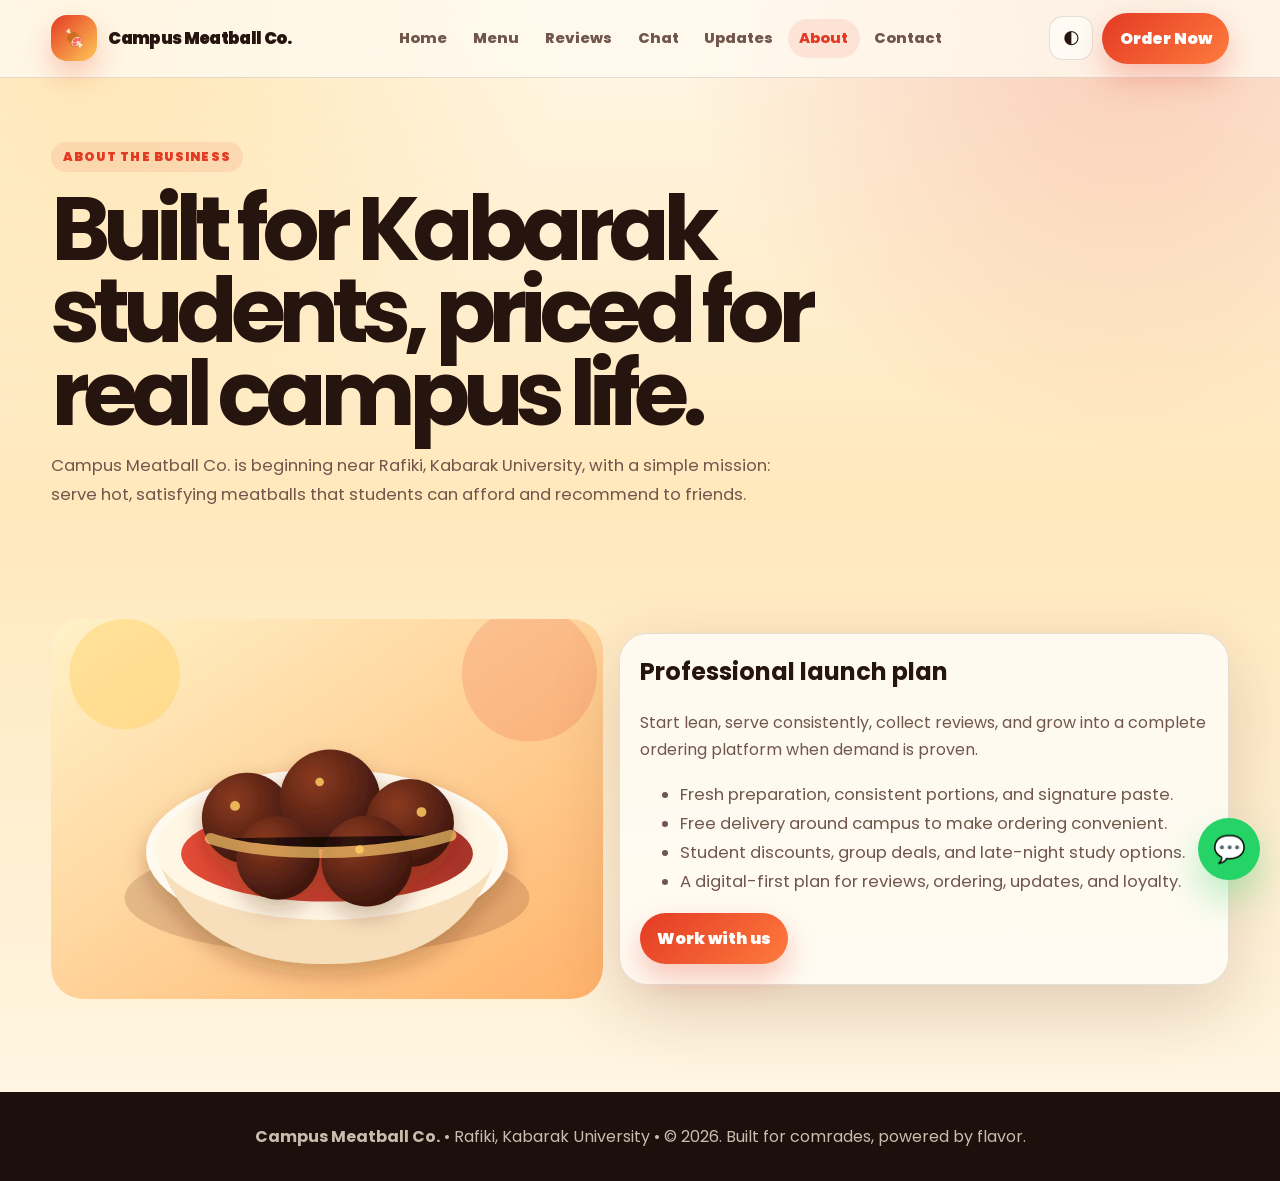
==== about.html @ 90d2253c "Expand meatball site into interactive multi-page experience" ====
<!DOCTYPE html>
<html lang="en">
<head>
  <meta charset="UTF-8" />
  <meta name="viewport" content="width=device-width, initial-scale=1.0" />
  <title>About | Campus Meatball Co.</title>
  <meta name="description" content="Learn about Campus Meatball Co., a student-focused meatball business near Rafiki, Kabarak University." />
  <meta name="author" content="Campus Meatball Co." />
  <meta property="og:title" content="About | Campus Meatball Co." />
  <meta property="og:description" content="Learn about Campus Meatball Co., a student-focused meatball business near Rafiki, Kabarak University." />
  <meta property="og:image" content="assets/meatball-hero.svg" />
  <meta property="og:type" content="website" />
  <link rel="preconnect" href="https://fonts.googleapis.com" />
  <link rel="preconnect" href="https://fonts.gstatic.com" crossorigin />
  <link href="https://fonts.googleapis.com/css2?family=Poppins:wght@400;500;600;700;800;900&display=swap" rel="stylesheet" />
  <link rel="stylesheet" href="assets/meatball.css" />
</head>
<body>
  <header class="site-header">
    <div class="container header-inner">
      <a class="brand" href="index.html" aria-label="Campus Meatball Co. home"><span class="brand-mark">🍖</span><span>Campus Meatball Co.</span></a>
      <nav class="nav-links" data-nav-links aria-label="Main navigation">
        <a href="index.html">Home</a>
        <a href="menu.html">Menu</a>
        <a href="reviews.html">Reviews</a>
        <a href="chat.html">Chat</a>
        <a href="updates.html">Updates</a>
        <a href="about.html" class="active">About</a>
        <a href="contact.html">Contact</a>
      </nav>
      <div class="header-actions">
        <button class="theme-toggle" data-theme-toggle type="button" aria-label="Toggle dark or light mode">🌓</button>
        <a class="btn btn-primary" data-order="3 Meatballs + Paste — KSh 100">Order Now</a>
        <button class="menu-toggle" data-menu-toggle type="button" aria-label="Open menu">☰</button>
      </div>
    </div>
  </header>

  <main>
    <section class="container page-hero"><span class="eyebrow">About the business</span><h1>Built for Kabarak students, priced for real campus life.</h1><p class="lede">Campus Meatball Co. is beginning near Rafiki, Kabarak University, with a simple mission: serve hot, satisfying meatballs that students can afford and recommend to friends.</p></section>
    <section class="container section"><div class="about-band"><img src="assets/meatball-hero.svg" alt="Campus Meatball Co. saucy meatballs" /><article class="card"><h2>Professional launch plan</h2><p>Start lean, serve consistently, collect reviews, and grow into a complete ordering platform when demand is proven.</p><ul class="lede"><li>Fresh preparation, consistent portions, and signature paste.</li><li>Free delivery around campus to make ordering convenient.</li><li>Student discounts, group deals, and late-night study options.</li><li>A digital-first plan for reviews, ordering, updates, and loyalty.</li></ul><a class="btn btn-primary" href="contact.html">Work with us</a></article></div></section>
  </main>
  <a class="floating-whatsapp" data-order="3 Meatballs + Paste — KSh 100" aria-label="Order on WhatsApp">💬</a>
  <footer class="footer"><div class="container"><strong>Campus Meatball Co.</strong> • Rafiki, Kabarak University • &copy; <span id="year"></span>. Built for comrades, powered by flavor.</div></footer>
  <script src="assets/meatball.js"></script>
</body>
</html>
---- assets/meatball.css ----
:root {
  --bg: #fff7e7;
  --bg-2: #ffe8bc;
  --surface: rgba(255, 252, 245, 0.88);
  --surface-solid: #fffaf0;
  --text: #26140e;
  --muted: #70564b;
  --border: rgba(38, 20, 14, 0.12);
  --primary: #e33a24;
  --primary-2: #ff7b3d;
  --accent: #ffc857;
  --success: #22c55e;
  --shadow: 0 24px 70px rgba(88, 36, 16, 0.18);
  --radius: 28px;
}

[data-theme="dark"] {
  --bg: #120b08;
  --bg-2: #28130d;
  --surface: rgba(40, 21, 15, 0.82);
  --surface-solid: #21120d;
  --text: #fff3df;
  --muted: #d7bda4;
  --border: rgba(255, 243, 223, 0.14);
  --primary: #ff5a3f;
  --primary-2: #ff9a58;
  --accent: #ffd166;
  --shadow: 0 24px 70px rgba(0, 0, 0, 0.38);
}

* { box-sizing: border-box; }
html { scroll-behavior: smooth; }
body {
  margin: 0;
  font-family: "Poppins", system-ui, -apple-system, BlinkMacSystemFont, "Segoe UI", sans-serif;
  color: var(--text);
  background:
    radial-gradient(circle at 8% -4%, rgba(255, 200, 87, 0.36), transparent 30rem),
    radial-gradient(circle at 88% 0%, rgba(227, 58, 36, 0.22), transparent 28rem),
    linear-gradient(180deg, var(--bg), var(--bg-2) 42%, var(--bg));
  min-height: 100vh;
}
body.nav-open { overflow: hidden; }
a { color: inherit; text-decoration: none; }
img { display: block; max-width: 100%; }
button, input, select, textarea { font: inherit; }
.container { width: min(1180px, 92vw); margin: 0 auto; }

.site-header {
  position: sticky;
  top: 0;
  z-index: 50;
  backdrop-filter: blur(18px);
  background: color-mix(in srgb, var(--surface-solid) 78%, transparent);
  border-bottom: 1px solid var(--border);
}
.header-inner { display: flex; align-items: center; justify-content: space-between; gap: 1rem; padding: 0.8rem 0; }
.brand { display: inline-flex; align-items: center; gap: 0.7rem; font-weight: 900; letter-spacing: -0.04em; font-size: 1.05rem; }
.brand-mark { width: 46px; height: 46px; display: grid; place-items: center; border-radius: 16px; background: linear-gradient(135deg, var(--primary), var(--accent)); box-shadow: 0 14px 28px rgba(227, 58, 36, 0.25); }
.nav-links { display: flex; align-items: center; justify-content: center; gap: 0.18rem; }
.nav-links a { padding: 0.58rem 0.72rem; border-radius: 999px; color: var(--muted); font-size: 0.92rem; font-weight: 800; transition: 0.2s ease; }
.nav-links a:hover, .nav-links a.active { color: var(--primary); background: rgba(227, 58, 36, 0.1); }
.header-actions { display: flex; align-items: center; gap: 0.55rem; }
.menu-toggle, .theme-toggle { border: 1px solid var(--border); background: var(--surface); color: var(--text); border-radius: 14px; width: 44px; height: 44px; cursor: pointer; font-weight: 900; }
.menu-toggle { display: none; background: var(--text); color: var(--bg); }

.btn { display: inline-flex; align-items: center; justify-content: center; gap: 0.45rem; border: 0; border-radius: 999px; padding: 0.82rem 1.08rem; font-weight: 900; cursor: pointer; transition: 0.2s ease; white-space: nowrap; }
.btn:hover { transform: translateY(-2px); filter: brightness(1.04); }
.btn-primary { color: #fff; background: linear-gradient(135deg, var(--primary), var(--primary-2)); box-shadow: 0 14px 30px rgba(227, 58, 36, 0.28); }
.btn-dark { color: var(--bg); background: var(--text); }
.btn-light { color: var(--primary); background: var(--surface-solid); border: 1px solid var(--border); }
.btn-whatsapp { color: #082615; background: #25d366; }

.hero, .page-hero { padding: 4rem 0 3rem; }
.hero-grid { display: grid; grid-template-columns: minmax(0, 1.05fr) minmax(320px, 0.95fr); gap: 2.2rem; align-items: center; }
.eyebrow, .section-kicker { display: inline-flex; width: fit-content; align-items: center; gap: 0.45rem; color: var(--primary); background: rgba(227, 58, 36, 0.1); border-radius: 999px; padding: 0.38rem 0.72rem; font-size: 0.78rem; font-weight: 900; text-transform: uppercase; letter-spacing: 0.1em; }
h1, h2, h3, p { margin-top: 0; }
h1 { margin: 1rem 0; font-size: clamp(2.6rem, 7vw, 5.8rem); line-height: 0.92; letter-spacing: -0.08em; }
.page-hero h1 { max-width: 900px; }
.lede { max-width: 68ch; color: var(--muted); line-height: 1.75; font-size: 1.04rem; }
.hero-actions { display: flex; flex-wrap: wrap; gap: 0.7rem; margin: 1.2rem 0; }
.trust-row { display: flex; flex-wrap: wrap; gap: 0.65rem; color: var(--muted); font-weight: 800; font-size: 0.92rem; }
.trust-row span { display: inline-flex; align-items: center; gap: 0.35rem; border: 1px solid var(--border); background: color-mix(in srgb, var(--surface-solid) 66%, transparent); border-radius: 999px; padding: 0.45rem 0.68rem; }
.hero-card { position: relative; border-radius: 42px; padding: 1rem; background: var(--surface); border: 1px solid var(--border); box-shadow: var(--shadow); }
.hero-card img { width: 100%; border-radius: 32px; }
.deal-card { position: absolute; left: -8px; bottom: -18px; width: min(330px, 90%); padding: 1.1rem; border-radius: 26px; color: #fff3df; background: #1b100c; box-shadow: var(--shadow); }
.deal-card strong { display: block; color: var(--accent); font-size: 2rem; line-height: 1; }

.section { padding: 2.8rem 0; }
.section-head { display: flex; align-items: end; justify-content: space-between; gap: 1rem; margin-bottom: 1.35rem; }
.section-title { margin: 0.45rem 0 0; font-size: clamp(1.8rem, 4vw, 3rem); line-height: 1; letter-spacing: -0.06em; }
.section-sub { max-width: 66ch; color: var(--muted); line-height: 1.7; margin: 0; }
.grid-3 { display: grid; grid-template-columns: repeat(3, minmax(0, 1fr)); gap: 1rem; }
.grid-2 { display: grid; grid-template-columns: repeat(2, minmax(0, 1fr)); gap: 1rem; }
.card { background: var(--surface); border: 1px solid var(--border); border-radius: var(--radius); padding: 1.25rem; box-shadow: var(--shadow); }
.feature-card .icon { width: 54px; height: 54px; display: grid; place-items: center; border-radius: 18px; background: rgba(227, 58, 36, 0.12); font-size: 1.45rem; margin-bottom: 0.8rem; }
.feature-card p, .card p { color: var(--muted); line-height: 1.7; }

.menu-card { padding: 0; overflow: hidden; }
.menu-card img { width: 100%; height: 235px; object-fit: cover; background: var(--surface-solid); }
.menu-body { padding: 1.1rem; }
.menu-top { display: flex; justify-content: space-between; align-items: start; gap: 0.8rem; }
.price { display: inline-flex; padding: 0.4rem 0.65rem; border-radius: 999px; color: #0c6a32; background: rgba(34, 197, 94, 0.14); font-weight: 900; white-space: nowrap; }
[data-theme="dark"] .price { color: #bbf7d0; }
.tags { display: flex; flex-wrap: wrap; gap: 0.4rem; }
.tag { border: 1px solid rgba(227, 58, 36, 0.22); color: var(--primary); background: rgba(227, 58, 36, 0.09); border-radius: 999px; padding: 0.28rem 0.55rem; font-size: 0.76rem; font-weight: 900; }

.form-grid { display: grid; gap: 0.9rem; }
label { display: grid; gap: 0.35rem; color: var(--muted); font-weight: 800; font-size: 0.92rem; }
input, select, textarea { width: 100%; border: 1px solid var(--border); border-radius: 16px; padding: 0.86rem 0.95rem; color: var(--text); background: color-mix(in srgb, var(--surface-solid) 86%, transparent); outline: none; }
input:focus, select:focus, textarea:focus { border-color: var(--primary); box-shadow: 0 0 0 4px rgba(227, 58, 36, 0.14); }
.status-line { color: var(--primary); font-weight: 900; min-height: 1.5rem; }

.recommendation-panel { display: grid; grid-template-columns: 0.9fr 1.1fr; gap: 1rem; }
.recommendation-result { display: grid; align-content: center; color: #fff3df; background: linear-gradient(135deg, rgba(27, 16, 12, 0.94), rgba(109, 37, 21, 0.9)); }
.recommendation-result h3 { color: var(--accent); font-size: 1.65rem; }
.recommendation-result p { color: rgba(255, 243, 223, 0.84); }

.rating-picker { display: flex; flex-direction: row-reverse; justify-content: flex-end; gap: 0.15rem; }
.rating-picker input { position: absolute; opacity: 0; width: 1px; height: 1px; }
.rating-picker label { display: inline-grid; place-items: center; width: 42px; height: 42px; cursor: pointer; color: #b99a72; font-size: 1.75rem; }
.rating-picker input:checked ~ label, .rating-picker label:hover, .rating-picker label:hover ~ label { color: #f59e0b; }
.review-list { display: grid; gap: 0.8rem; }
.review { background: color-mix(in srgb, var(--surface-solid) 72%, transparent); border: 1px solid var(--border); border-radius: 20px; padding: 1rem; }
.review-head { display: flex; justify-content: space-between; gap: 0.8rem; align-items: start; }
.stars { color: #f59e0b; letter-spacing: 0.06em; white-space: nowrap; }

.chat-shell { padding: 0; overflow: hidden; }
.chat-header { display: flex; justify-content: space-between; gap: 1rem; padding: 1rem; color: #fff3df; background: #1b100c; }
.status-dot { display: inline-flex; align-items: center; gap: 0.35rem; color: #bbf7d0; font-weight: 900; }
.status-dot::before { content: ""; width: 9px; height: 9px; border-radius: 999px; background: var(--success); box-shadow: 0 0 0 5px rgba(34, 197, 94, 0.16); }
.chat-messages { display: grid; gap: 0.75rem; padding: 1rem; min-height: 260px; max-height: 420px; overflow: auto; }
.bubble { width: fit-content; max-width: 86%; border-radius: 18px; padding: 0.75rem 0.9rem; line-height: 1.5; }
.bubble.bot { color: var(--text); background: color-mix(in srgb, var(--accent) 32%, var(--surface-solid)); border-bottom-left-radius: 6px; }
.bubble.user { margin-left: auto; color: #fff; background: var(--primary); border-bottom-right-radius: 6px; }
.chat-form { display: flex; gap: 0.5rem; padding: 1rem; border-top: 1px solid var(--border); }
.chat-form input { border-radius: 999px; }

.news-card { display: grid; gap: 0.5rem; }
.news-date { color: var(--primary); font-weight: 900; font-size: 0.84rem; }
.about-band { display: grid; grid-template-columns: 0.95fr 1.05fr; gap: 1rem; align-items: center; }
.about-band img { width: 100%; border-radius: 32px; background: var(--surface-solid); }
.contact-methods { display: grid; gap: 0.65rem; }
.contact-method { display: flex; gap: 0.75rem; align-items: center; padding: 0.9rem; border-radius: 20px; background: color-mix(in srgb, var(--surface-solid) 66%, transparent); border: 1px solid var(--border); font-weight: 900; }
.contact-method span:first-child { width: 38px; height: 38px; display: grid; place-items: center; border-radius: 14px; background: rgba(227, 58, 36, 0.12); }
.footer { margin-top: 3rem; padding: 2rem 0; color: rgba(255, 243, 223, 0.76); background: #1b100c; text-align: center; }
.floating-whatsapp { position: fixed; right: 20px; bottom: 20px; z-index: 60; width: 62px; height: 62px; display: grid; place-items: center; border-radius: 50%; background: #25d366; color: #062d16; font-size: 1.65rem; box-shadow: 0 18px 38px rgba(37, 211, 102, 0.34); }

@media (max-width: 1020px) {
  .hero-grid, .recommendation-panel, .about-band { grid-template-columns: 1fr; }
  .grid-3 { grid-template-columns: repeat(2, minmax(0, 1fr)); }
  .section-head { align-items: start; flex-direction: column; }
}
@media (max-width: 780px) {
  .menu-toggle { display: grid; place-items: center; }
  .nav-links { position: fixed; inset: 75px 4vw auto; display: none; flex-direction: column; align-items: stretch; background: var(--surface-solid); border: 1px solid var(--border); border-radius: 24px; padding: 0.75rem; box-shadow: var(--shadow); }
  .nav-links.show { display: flex; }
  .nav-links a { padding: 0.9rem 1rem; }
  .header-actions .btn-primary { display: none; }
  .grid-3, .grid-2 { grid-template-columns: 1fr; }
  h1 { font-size: clamp(2.7rem, 16vw, 4.4rem); }
  .chat-form { flex-direction: column; }
  .menu-card img { height: 215px; }
}
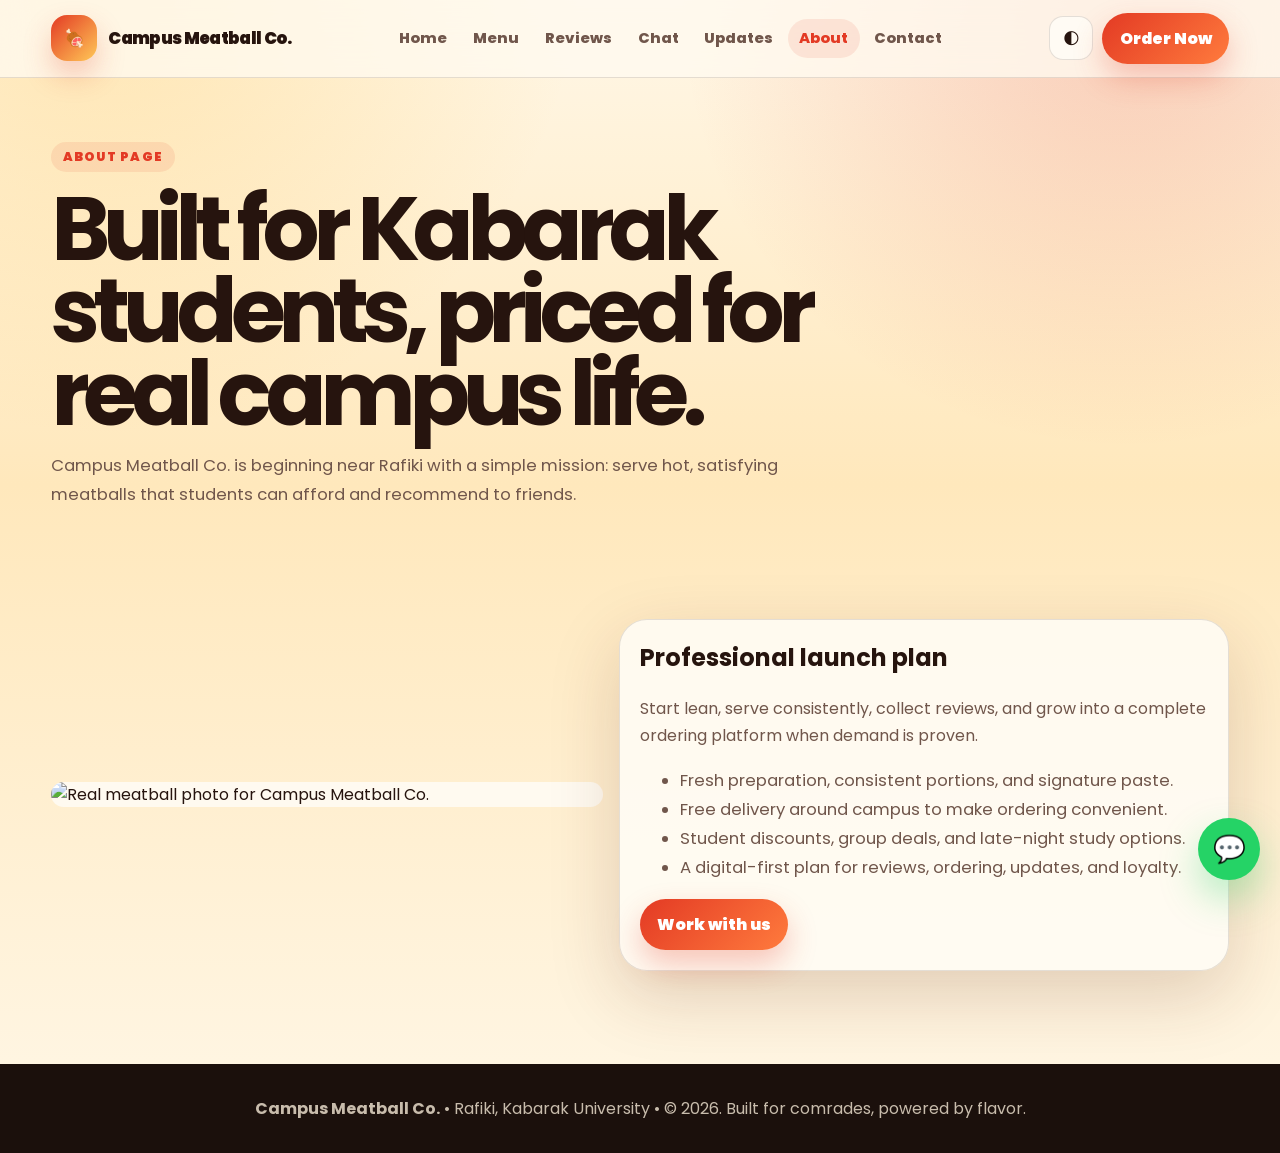
==== commit a5eb6e34: "Make meatball site truly multipage with photo assets" ====
--- a/about.html
+++ b/about.html
@@ -4,11 +4,11 @@
   <meta charset="UTF-8" />
   <meta name="viewport" content="width=device-width, initial-scale=1.0" />
   <title>About | Campus Meatball Co.</title>
-  <meta name="description" content="Learn about Campus Meatball Co., a student-focused meatball business near Rafiki, Kabarak University." />
+  <meta name="description" content="Learn about the Campus Meatball Co. business near Rafiki, Kabarak University." />
   <meta name="author" content="Campus Meatball Co." />
   <meta property="og:title" content="About | Campus Meatball Co." />
-  <meta property="og:description" content="Learn about Campus Meatball Co., a student-focused meatball business near Rafiki, Kabarak University." />
-  <meta property="og:image" content="assets/meatball-hero.svg" />
+  <meta property="og:description" content="Learn about the Campus Meatball Co. business near Rafiki, Kabarak University." />
+  <meta property="og:image" content="https://upload.wikimedia.org/wikipedia/commons/a/a4/Swedish_meatballs.jpg" />
   <meta property="og:type" content="website" />
   <link rel="preconnect" href="https://fonts.googleapis.com" />
   <link rel="preconnect" href="https://fonts.gstatic.com" crossorigin />
@@ -37,8 +37,8 @@
   </header>
 
   <main>
-    <section class="container page-hero"><span class="eyebrow">About the business</span><h1>Built for Kabarak students, priced for real campus life.</h1><p class="lede">Campus Meatball Co. is beginning near Rafiki, Kabarak University, with a simple mission: serve hot, satisfying meatballs that students can afford and recommend to friends.</p></section>
-    <section class="container section"><div class="about-band"><img src="assets/meatball-hero.svg" alt="Campus Meatball Co. saucy meatballs" /><article class="card"><h2>Professional launch plan</h2><p>Start lean, serve consistently, collect reviews, and grow into a complete ordering platform when demand is proven.</p><ul class="lede"><li>Fresh preparation, consistent portions, and signature paste.</li><li>Free delivery around campus to make ordering convenient.</li><li>Student discounts, group deals, and late-night study options.</li><li>A digital-first plan for reviews, ordering, updates, and loyalty.</li></ul><a class="btn btn-primary" href="contact.html">Work with us</a></article></div></section>
+    <section class="container page-hero"><span class="eyebrow">About page</span><h1>Built for Kabarak students, priced for real campus life.</h1><p class="lede">Campus Meatball Co. is beginning near Rafiki with a simple mission: serve hot, satisfying meatballs that students can afford and recommend to friends.</p></section>
+    <section class="container section"><div class="about-band"><img src="https://upload.wikimedia.org/wikipedia/commons/a/a4/Swedish_meatballs.jpg" alt="Real meatball photo for Campus Meatball Co." /><article class="card"><h2>Professional launch plan</h2><p>Start lean, serve consistently, collect reviews, and grow into a complete ordering platform when demand is proven.</p><ul class="lede"><li>Fresh preparation, consistent portions, and signature paste.</li><li>Free delivery around campus to make ordering convenient.</li><li>Student discounts, group deals, and late-night study options.</li><li>A digital-first plan for reviews, ordering, updates, and loyalty.</li></ul><a class="btn btn-primary" href="contact.html">Work with us</a></article></div></section>
   </main>
   <a class="floating-whatsapp" data-order="3 Meatballs + Paste — KSh 100" aria-label="Order on WhatsApp">💬</a>
   <footer class="footer"><div class="container"><strong>Campus Meatball Co.</strong> • Rafiki, Kabarak University • &copy; <span id="year"></span>. Built for comrades, powered by flavor.</div></footer>
--- a/assets/meatball.css
+++ b/assets/meatball.css
@@ -136,6 +136,7 @@
 .chat-form { display: flex; gap: 0.5rem; padding: 1rem; border-top: 1px solid var(--border); }
 .chat-form input { border-radius: 999px; }
 
+.inline-photo { width: 100%; min-height: 210px; max-height: 260px; object-fit: cover; border-radius: 22px; margin-bottom: 1rem; background: var(--surface-solid); }
 .news-card { display: grid; gap: 0.5rem; }
 .news-date { color: var(--primary); font-weight: 900; font-size: 0.84rem; }
 .about-band { display: grid; grid-template-columns: 0.95fr 1.05fr; gap: 1rem; align-items: center; }
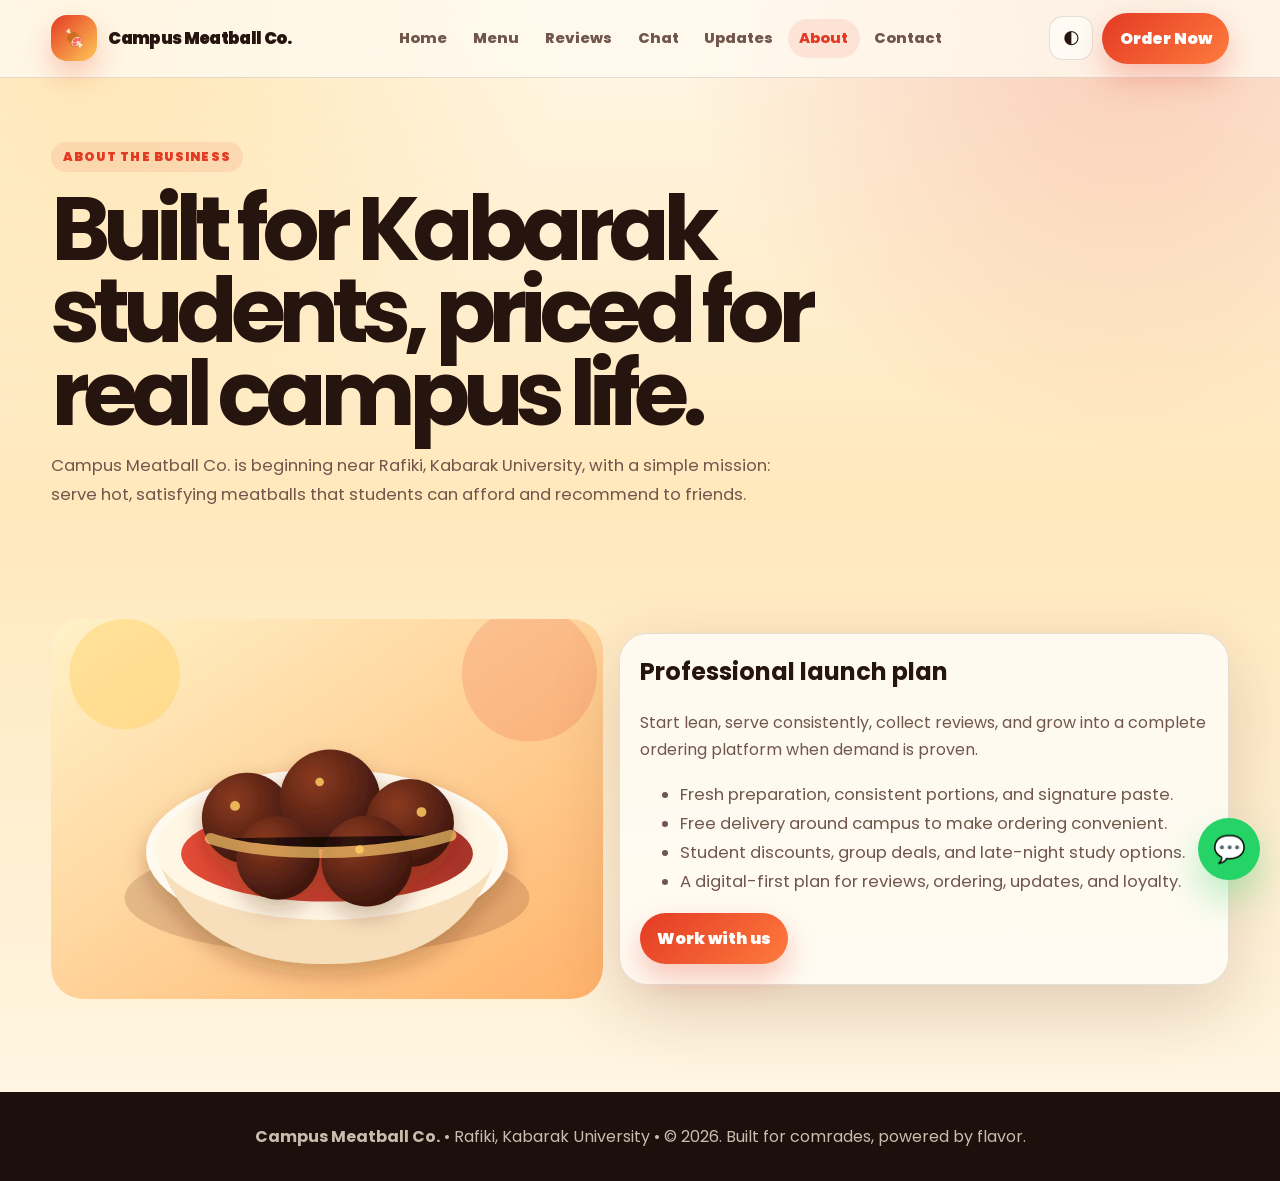
==== commit 51680e9f: "Merge branch 'main' into codex/create-website-for-meatball-business-0zxq0h" ====
--- a/about.html
+++ b/about.html
@@ -4,11 +4,11 @@
   <meta charset="UTF-8" />
   <meta name="viewport" content="width=device-width, initial-scale=1.0" />
   <title>About | Campus Meatball Co.</title>
-  <meta name="description" content="Learn about the Campus Meatball Co. business near Rafiki, Kabarak University." />
+  <meta name="description" content="Learn about Campus Meatball Co., a student-focused meatball business near Rafiki, Kabarak University." />
   <meta name="author" content="Campus Meatball Co." />
   <meta property="og:title" content="About | Campus Meatball Co." />
-  <meta property="og:description" content="Learn about the Campus Meatball Co. business near Rafiki, Kabarak University." />
-  <meta property="og:image" content="https://upload.wikimedia.org/wikipedia/commons/a/a4/Swedish_meatballs.jpg" />
+  <meta property="og:description" content="Learn about Campus Meatball Co., a student-focused meatball business near Rafiki, Kabarak University." />
+  <meta property="og:image" content="assets/meatball-hero.svg" />
   <meta property="og:type" content="website" />
   <link rel="preconnect" href="https://fonts.googleapis.com" />
   <link rel="preconnect" href="https://fonts.gstatic.com" crossorigin />
@@ -37,8 +37,8 @@
   </header>
 
   <main>
-    <section class="container page-hero"><span class="eyebrow">About page</span><h1>Built for Kabarak students, priced for real campus life.</h1><p class="lede">Campus Meatball Co. is beginning near Rafiki with a simple mission: serve hot, satisfying meatballs that students can afford and recommend to friends.</p></section>
-    <section class="container section"><div class="about-band"><img src="https://upload.wikimedia.org/wikipedia/commons/a/a4/Swedish_meatballs.jpg" alt="Real meatball photo for Campus Meatball Co." /><article class="card"><h2>Professional launch plan</h2><p>Start lean, serve consistently, collect reviews, and grow into a complete ordering platform when demand is proven.</p><ul class="lede"><li>Fresh preparation, consistent portions, and signature paste.</li><li>Free delivery around campus to make ordering convenient.</li><li>Student discounts, group deals, and late-night study options.</li><li>A digital-first plan for reviews, ordering, updates, and loyalty.</li></ul><a class="btn btn-primary" href="contact.html">Work with us</a></article></div></section>
+    <section class="container page-hero"><span class="eyebrow">About the business</span><h1>Built for Kabarak students, priced for real campus life.</h1><p class="lede">Campus Meatball Co. is beginning near Rafiki, Kabarak University, with a simple mission: serve hot, satisfying meatballs that students can afford and recommend to friends.</p></section>
+    <section class="container section"><div class="about-band"><img src="assets/meatball-hero.svg" alt="Campus Meatball Co. saucy meatballs" /><article class="card"><h2>Professional launch plan</h2><p>Start lean, serve consistently, collect reviews, and grow into a complete ordering platform when demand is proven.</p><ul class="lede"><li>Fresh preparation, consistent portions, and signature paste.</li><li>Free delivery around campus to make ordering convenient.</li><li>Student discounts, group deals, and late-night study options.</li><li>A digital-first plan for reviews, ordering, updates, and loyalty.</li></ul><a class="btn btn-primary" href="contact.html">Work with us</a></article></div></section>
   </main>
   <a class="floating-whatsapp" data-order="3 Meatballs + Paste — KSh 100" aria-label="Order on WhatsApp">💬</a>
   <footer class="footer"><div class="container"><strong>Campus Meatball Co.</strong> • Rafiki, Kabarak University • &copy; <span id="year"></span>. Built for comrades, powered by flavor.</div></footer>
--- a/assets/meatball.css
+++ b/assets/meatball.css
@@ -136,7 +136,6 @@
 .chat-form { display: flex; gap: 0.5rem; padding: 1rem; border-top: 1px solid var(--border); }
 .chat-form input { border-radius: 999px; }
 
-.inline-photo { width: 100%; min-height: 210px; max-height: 260px; object-fit: cover; border-radius: 22px; margin-bottom: 1rem; background: var(--surface-solid); }
 .news-card { display: grid; gap: 0.5rem; }
 .news-date { color: var(--primary); font-weight: 900; font-size: 0.84rem; }
 .about-band { display: grid; grid-template-columns: 0.95fr 1.05fr; gap: 1rem; align-items: center; }
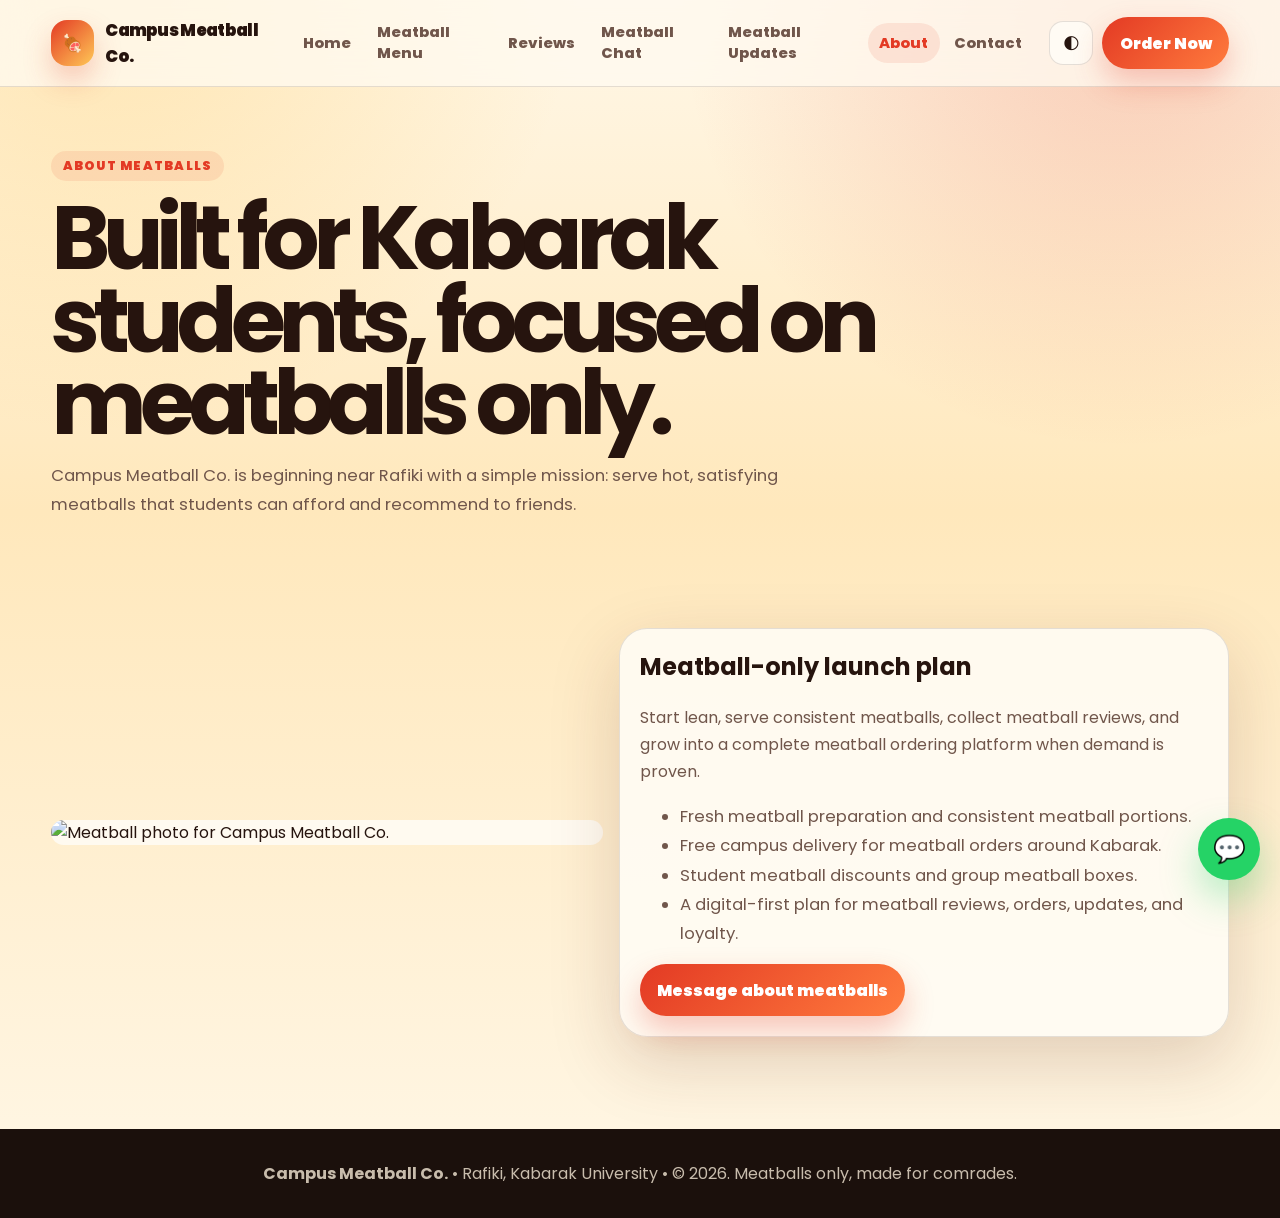
==== commit ee191023: "Make storefront meatballs only" ====
--- a/about.html
+++ b/about.html
@@ -4,11 +4,11 @@
   <meta charset="UTF-8" />
   <meta name="viewport" content="width=device-width, initial-scale=1.0" />
   <title>About | Campus Meatball Co.</title>
-  <meta name="description" content="Learn about Campus Meatball Co., a student-focused meatball business near Rafiki, Kabarak University." />
+  <meta name="description" content="Learn about the meatballs-only Campus Meatball Co. business near Rafiki, Kabarak University." />
   <meta name="author" content="Campus Meatball Co." />
   <meta property="og:title" content="About | Campus Meatball Co." />
-  <meta property="og:description" content="Learn about Campus Meatball Co., a student-focused meatball business near Rafiki, Kabarak University." />
-  <meta property="og:image" content="assets/meatball-hero.svg" />
+  <meta property="og:description" content="Learn about the meatballs-only Campus Meatball Co. business near Rafiki, Kabarak University." />
+  <meta property="og:image" content="https://upload.wikimedia.org/wikipedia/commons/a/a4/Swedish_meatballs.jpg" />
   <meta property="og:type" content="website" />
   <link rel="preconnect" href="https://fonts.googleapis.com" />
   <link rel="preconnect" href="https://fonts.gstatic.com" crossorigin />
@@ -21,10 +21,10 @@
       <a class="brand" href="index.html" aria-label="Campus Meatball Co. home"><span class="brand-mark">🍖</span><span>Campus Meatball Co.</span></a>
       <nav class="nav-links" data-nav-links aria-label="Main navigation">
         <a href="index.html">Home</a>
-        <a href="menu.html">Menu</a>
+        <a href="menu.html">Meatball Menu</a>
         <a href="reviews.html">Reviews</a>
-        <a href="chat.html">Chat</a>
-        <a href="updates.html">Updates</a>
+        <a href="chat.html">Meatball Chat</a>
+        <a href="updates.html">Meatball Updates</a>
         <a href="about.html" class="active">About</a>
         <a href="contact.html">Contact</a>
       </nav>
@@ -37,11 +37,11 @@
   </header>
 
   <main>
-    <section class="container page-hero"><span class="eyebrow">About the business</span><h1>Built for Kabarak students, priced for real campus life.</h1><p class="lede">Campus Meatball Co. is beginning near Rafiki, Kabarak University, with a simple mission: serve hot, satisfying meatballs that students can afford and recommend to friends.</p></section>
-    <section class="container section"><div class="about-band"><img src="assets/meatball-hero.svg" alt="Campus Meatball Co. saucy meatballs" /><article class="card"><h2>Professional launch plan</h2><p>Start lean, serve consistently, collect reviews, and grow into a complete ordering platform when demand is proven.</p><ul class="lede"><li>Fresh preparation, consistent portions, and signature paste.</li><li>Free delivery around campus to make ordering convenient.</li><li>Student discounts, group deals, and late-night study options.</li><li>A digital-first plan for reviews, ordering, updates, and loyalty.</li></ul><a class="btn btn-primary" href="contact.html">Work with us</a></article></div></section>
+    <section class="container page-hero"><span class="eyebrow">About meatballs</span><h1>Built for Kabarak students, focused on meatballs only.</h1><p class="lede">Campus Meatball Co. is beginning near Rafiki with a simple mission: serve hot, satisfying meatballs that students can afford and recommend to friends.</p></section>
+    <section class="container section"><div class="about-band"><img src="https://upload.wikimedia.org/wikipedia/commons/a/a4/Swedish_meatballs.jpg" alt="Meatball photo for Campus Meatball Co." /><article class="card"><h2>Meatball-only launch plan</h2><p>Start lean, serve consistent meatballs, collect meatball reviews, and grow into a complete meatball ordering platform when demand is proven.</p><ul class="lede"><li>Fresh meatball preparation and consistent meatball portions.</li><li>Free campus delivery for meatball orders around Kabarak.</li><li>Student meatball discounts and group meatball boxes.</li><li>A digital-first plan for meatball reviews, orders, updates, and loyalty.</li></ul><a class="btn btn-primary" href="contact.html">Message about meatballs</a></article></div></section>
   </main>
-  <a class="floating-whatsapp" data-order="3 Meatballs + Paste — KSh 100" aria-label="Order on WhatsApp">💬</a>
-  <footer class="footer"><div class="container"><strong>Campus Meatball Co.</strong> • Rafiki, Kabarak University • &copy; <span id="year"></span>. Built for comrades, powered by flavor.</div></footer>
+  <a class="floating-whatsapp" data-order="3 Meatballs + Paste — KSh 100" aria-label="Order meatballs on WhatsApp">💬</a>
+  <footer class="footer"><div class="container"><strong>Campus Meatball Co.</strong> • Rafiki, Kabarak University • &copy; <span id="year"></span>. Meatballs only, made for comrades.</div></footer>
   <script src="assets/meatball.js"></script>
 </body>
 </html>
--- a/assets/meatball.css
+++ b/assets/meatball.css
@@ -136,6 +136,7 @@
 .chat-form { display: flex; gap: 0.5rem; padding: 1rem; border-top: 1px solid var(--border); }
 .chat-form input { border-radius: 999px; }
 
+.inline-photo { width: 100%; min-height: 210px; max-height: 260px; object-fit: cover; border-radius: 22px; margin-bottom: 1rem; background: var(--surface-solid); }
 .news-card { display: grid; gap: 0.5rem; }
 .news-date { color: var(--primary); font-weight: 900; font-size: 0.84rem; }
 .about-band { display: grid; grid-template-columns: 0.95fr 1.05fr; gap: 1rem; align-items: center; }
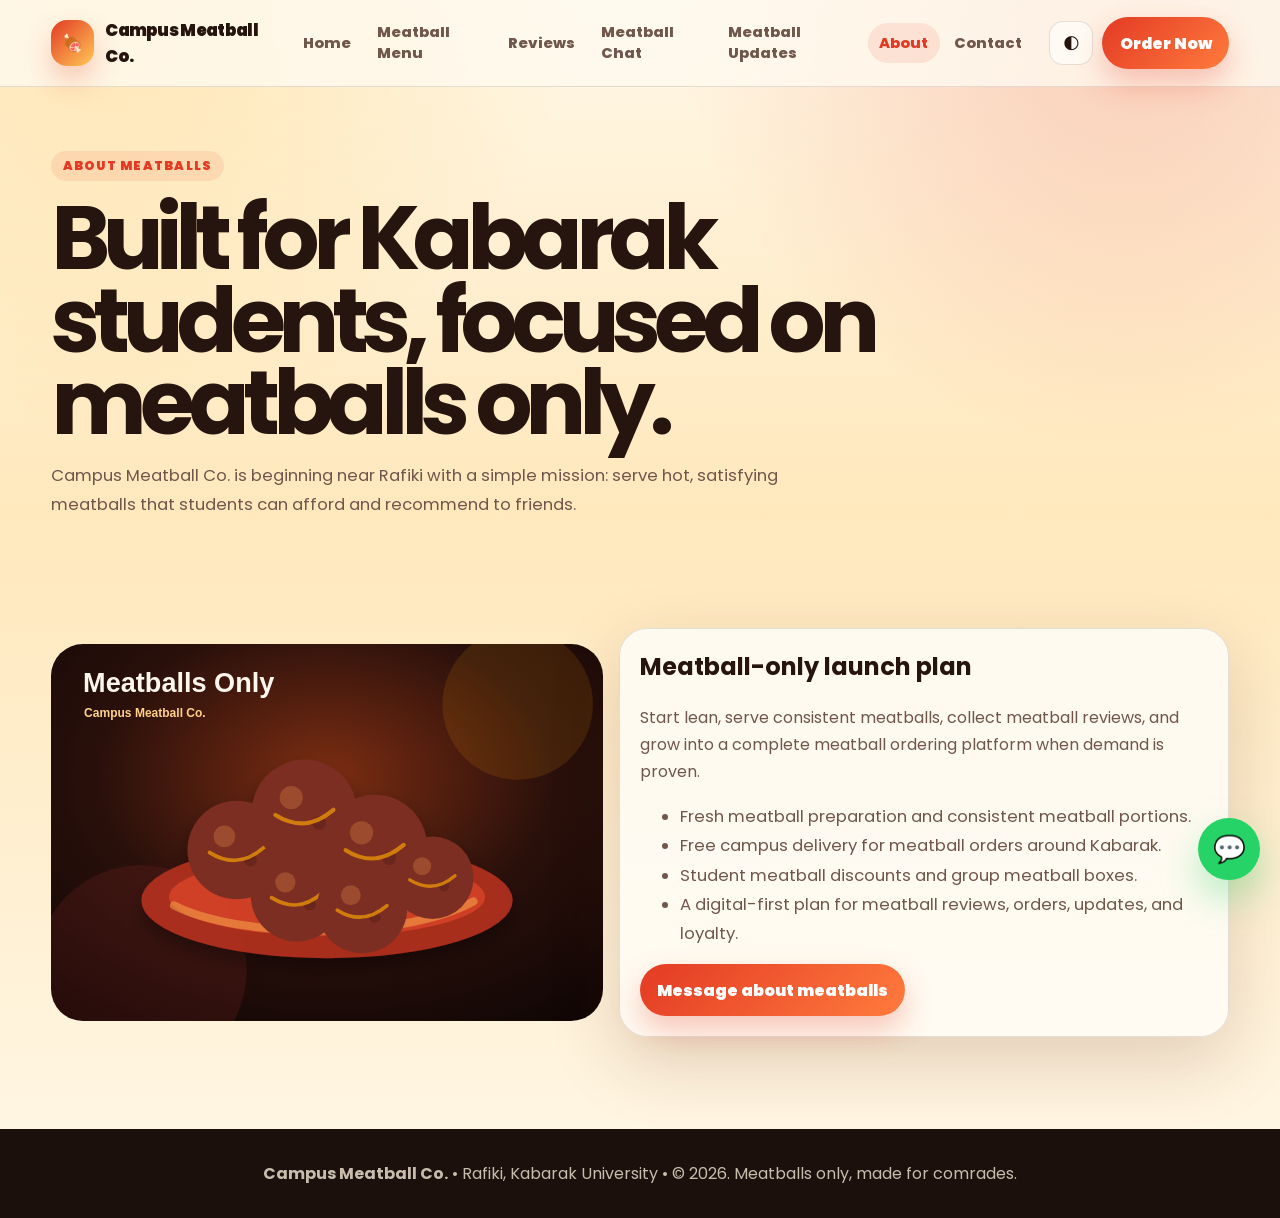
==== commit fa8fa1fa: "Use local meatball-only pictures across site" ====
--- a/about.html
+++ b/about.html
@@ -8,7 +8,7 @@
   <meta name="author" content="Campus Meatball Co." />
   <meta property="og:title" content="About | Campus Meatball Co." />
   <meta property="og:description" content="Learn about the meatballs-only Campus Meatball Co. business near Rafiki, Kabarak University." />
-  <meta property="og:image" content="https://upload.wikimedia.org/wikipedia/commons/a/a4/Swedish_meatballs.jpg" />
+  <meta property="og:image" content="assets/meatball-hero.svg" />
   <meta property="og:type" content="website" />
   <link rel="preconnect" href="https://fonts.googleapis.com" />
   <link rel="preconnect" href="https://fonts.gstatic.com" crossorigin />
@@ -38,7 +38,7 @@
 
   <main>
     <section class="container page-hero"><span class="eyebrow">About meatballs</span><h1>Built for Kabarak students, focused on meatballs only.</h1><p class="lede">Campus Meatball Co. is beginning near Rafiki with a simple mission: serve hot, satisfying meatballs that students can afford and recommend to friends.</p></section>
-    <section class="container section"><div class="about-band"><img src="https://upload.wikimedia.org/wikipedia/commons/a/a4/Swedish_meatballs.jpg" alt="Meatball photo for Campus Meatball Co." /><article class="card"><h2>Meatball-only launch plan</h2><p>Start lean, serve consistent meatballs, collect meatball reviews, and grow into a complete meatball ordering platform when demand is proven.</p><ul class="lede"><li>Fresh meatball preparation and consistent meatball portions.</li><li>Free campus delivery for meatball orders around Kabarak.</li><li>Student meatball discounts and group meatball boxes.</li><li>A digital-first plan for meatball reviews, orders, updates, and loyalty.</li></ul><a class="btn btn-primary" href="contact.html">Message about meatballs</a></article></div></section>
+    <section class="container section"><div class="about-band"><img src="assets/meatball-hero.svg" alt="Meatball picture for Campus Meatball Co." /><article class="card"><h2>Meatball-only launch plan</h2><p>Start lean, serve consistent meatballs, collect meatball reviews, and grow into a complete meatball ordering platform when demand is proven.</p><ul class="lede"><li>Fresh meatball preparation and consistent meatball portions.</li><li>Free campus delivery for meatball orders around Kabarak.</li><li>Student meatball discounts and group meatball boxes.</li><li>A digital-first plan for meatball reviews, orders, updates, and loyalty.</li></ul><a class="btn btn-primary" href="contact.html">Message about meatballs</a></article></div></section>
   </main>
   <a class="floating-whatsapp" data-order="3 Meatballs + Paste — KSh 100" aria-label="Order meatballs on WhatsApp">💬</a>
   <footer class="footer"><div class="container"><strong>Campus Meatball Co.</strong> • Rafiki, Kabarak University • &copy; <span id="year"></span>. Meatballs only, made for comrades.</div></footer>
--- a/assets/meatball.css
+++ b/assets/meatball.css
@@ -136,7 +136,7 @@
 .chat-form { display: flex; gap: 0.5rem; padding: 1rem; border-top: 1px solid var(--border); }
 .chat-form input { border-radius: 999px; }
 
-.inline-photo { width: 100%; min-height: 210px; max-height: 260px; object-fit: cover; border-radius: 22px; margin-bottom: 1rem; background: var(--surface-solid); }
+.meatball-picture { width: 100%; min-height: 210px; max-height: 260px; object-fit: cover; border-radius: 22px; margin-bottom: 1rem; background: var(--surface-solid); }
 .news-card { display: grid; gap: 0.5rem; }
 .news-date { color: var(--primary); font-weight: 900; font-size: 0.84rem; }
 .about-band { display: grid; grid-template-columns: 0.95fr 1.05fr; gap: 1rem; align-items: center; }
